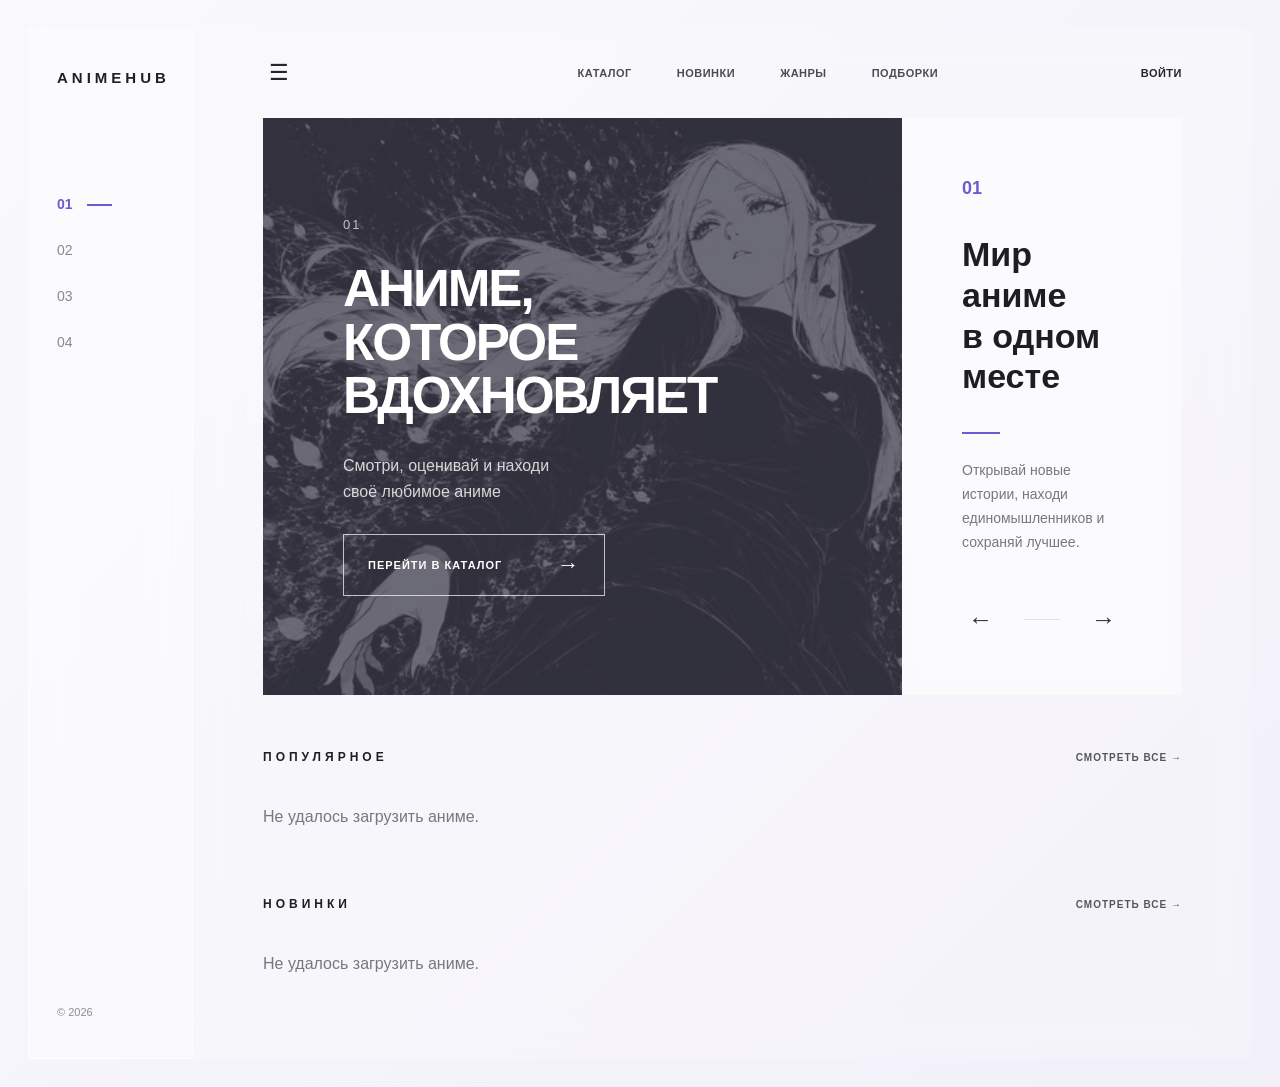
==== frontend/pages/index.html @ af554c64 "Update main page layout and styles" ====
<!DOCTYPE html>
<html lang="ru">

<head>
    <meta charset="UTF-8">

    <meta
        name="viewport"
        content="width=device-width, initial-scale=1.0"
    >

    <title>AnimeHub</title>

    <link
        rel="stylesheet"
        href="../css/base.css"
    >

    <link
        rel="stylesheet"
        href="../css/layout.css"
    >

    <link
        rel="stylesheet"
        href="../css/components.css"
    >

    <link
        rel="stylesheet"
        href="../css/style.css"
    >
</head>

<body>

    <div class="app-wrapper">

        <!-- Левая панель -->

        <aside class="sidebar">

            <a
                href="index.html"
                class="logo"
            >
                ANIMEHUB
            </a>

            <nav class="sidebar-nav">

                <a
                    href="index.html"
                    class="sidebar-link active"
                >
                    01
                </a>

                <a
                    href="catalog.html"
                    class="sidebar-link"
                >
                    02
                </a>

                <a
                    href="reviews.html"
                    class="sidebar-link"
                >
                    03
                </a>

                <a
                    href="bookmarks.html"
                    class="sidebar-link"
                >
                    04
                </a>

            </nav>

            <div class="sidebar-bottom">

                <span>© 2026</span>

            </div>

        </aside>


        <!-- Основная часть -->

        <main class="main-content">

            <!-- Верхнее меню -->

            <header class="header">

                <button
                    class="menu-button"
                    type="button"
                >
                    ☰
                </button>

                <nav class="top-navigation">

                    <a href="catalog.html">
                        КАТАЛОГ
                    </a>

                    <a href="catalog.html">
                        НОВИНКИ
                    </a>

                    <a href="catalog.html">
                        ЖАНРЫ
                    </a>

                    <a href="catalog.html">
                        ПОДБОРКИ
                    </a>

                </nav>

                <div class="header-actions">

                    <a
                        href="login.html"
                        class="login-link"
                    >
                        ВОЙТИ
                    </a>

                </div>

            </header>


            <!-- Hero-блок -->

            <section class="hero">

                <div class="hero-image">

                    <div class="hero-overlay">

                        <div class="hero-content">

                            <span class="hero-number">
                                01
                            </span>

                            <h1>
                                АНИМЕ,<br>
                                КОТОРОЕ<br>
                                ВДОХНОВЛЯЕТ
                            </h1>

                            <p>
                                Смотри, оценивай и находи<br>
                                своё любимое аниме
                            </p>

                            <a
                                href="catalog.html"
                                class="hero-button"
                            >
                                ПЕРЕЙТИ В КАТАЛОГ
                                <span>→</span>
                            </a>

                        </div>

                    </div>

                </div>


                <!-- Правая часть hero -->

                <div class="hero-info">

                    <span class="hero-info-number">
                        01
                    </span>

                    <h2>
                        Мир аниме<br>
                        в одном месте
                    </h2>

                    <div class="accent-line"></div>

                    <p>
                        Открывай новые истории,
                        находи единомышленников
                        и сохраняй лучшее.
                    </p>

                    <div class="hero-arrows">

                        <button
                            type="button"
                            id="heroPrev"
                        >
                            ←
                        </button>

                        <div class="hero-line"></div>

                        <button
                            type="button"
                            id="heroNext"
                        >
                            →
                        </button>

                    </div>

                </div>

            </section>


            <!-- Популярное -->

            <section class="anime-section">

                <div class="section-header">

                    <h2>
                        ПОПУЛЯРНОЕ
                    </h2>

                    <a
                        href="catalog.html"
                        class="see-all-btn"
                    >
                        СМОТРЕТЬ ВСЕ →
                    </a>

                </div>

                <div
                    class="anime-grid"
                    id="popularAnime"
                >
                    <p class="empty-text">
                        Загрузка...
                    </p>
                </div>

            </section>


            <!-- Новинки -->

            <section class="anime-section">

                <div class="section-header">

                    <h2>
                        НОВИНКИ
                    </h2>

                    <a
                        href="catalog.html"
                        class="see-all-btn"
                    >
                        СМОТРЕТЬ ВСЕ →
                    </a>

                </div>

                <div
                    class="anime-grid"
                    id="newAnime"
                >
                    <p class="empty-text">
                        Загрузка...
                    </p>
                </div>

            </section>

        </main>

    </div>


    <script src="../js/app.js"></script>

</body>

</html>
---- frontend/css/style.css ----
/* =========================
   ГЛАВНАЯ СТРАНИЦА
========================= */

* {
    box-sizing: border-box;
}

body {
    margin: 0;

    font-family:
        Arial,
        Helvetica,
        sans-serif;

    background:
        linear-gradient(
            135deg,
            rgba(245, 245, 250, 0.9),
            rgba(225, 220, 240, 0.7)
        );

    color: #1d1d24;
}


/* =========================
   ОСНОВНОЙ КОНТЕЙНЕР
========================= */

.app-wrapper {
    display: flex;

    min-height: 100vh;

    padding: 28px;

    background:
        rgba(255, 255, 255, 0.35);
}


/* =========================
   ЛЕВАЯ ПАНЕЛЬ
========================= */

.sidebar {
    width: 165px;

    display: flex;
    flex-direction: column;

    padding: 40px 28px;

    background:
        rgba(255, 255, 255, 0.42);

    border:
        1px solid rgba(255, 255, 255, 0.5);

    backdrop-filter:
        blur(20px);
}


.logo {
    text-decoration: none;

    color: #202027;

    font-size: 15px;

    font-weight: 700;

    letter-spacing: 4px;
}


.sidebar-nav {
    display: flex;
    flex-direction: column;

    gap: 30px;

    margin-top: 110px;
}


.sidebar-link {
    position: relative;

    text-decoration: none;

    color: #888893;

    font-size: 14px;

    transition:
        0.2s ease;
}


.sidebar-link:hover {
    color: #6d5bd0;
}


.sidebar-link.active {
    color: #6d5bd0;

    font-weight: 600;
}


.sidebar-link.active::after {
    content: "";

    position: absolute;

    width: 25px;
    height: 2px;

    left: 30px;
    top: 8px;

    background: #6d5bd0;
}


.sidebar-bottom {
    margin-top: auto;

    font-size: 11px;

    color: #8c8c96;
}


/* =========================
   ОСНОВНОЙ КОНТЕНТ
========================= */

.main-content {
    flex: 1;

    min-width: 0;

    padding:
        0 70px 70px;

    background:
        rgba(255, 255, 255, 0.2);

    backdrop-filter:
        blur(20px);
}


/* =========================
   HEADER
========================= */

.header {
    height: 90px;

    display: flex;

    align-items: center;

    justify-content: space-between;
}


.menu-button {
    border: none;

    background: transparent;

    font-size: 22px;

    cursor: pointer;

    color: #252530;
}


.top-navigation {
    display: flex;

    gap: 45px;

    margin-left: 80px;
}


.top-navigation a {
    text-decoration: none;

    color: #4b4b55;

    font-size: 11px;

    font-weight: 600;

    letter-spacing: 0.5px;

    transition:
        0.2s ease;
}


.top-navigation a:hover {
    color: #6d5bd0;
}


.header-actions {
    display: flex;

    align-items: center;
}


.login-link {
    text-decoration: none;

    color: #252530;

    font-size: 11px;

    font-weight: 600;

    letter-spacing: 0.5px;
}


/* =========================
   HERO
========================= */

.hero {
    display: grid;

    grid-template-columns:
        minmax(0, 3fr)
        minmax(280px, 1.1fr);

    min-height: 440px;
}


/* =========================
   ФОНОВАЯ ЧАСТЬ HERO
========================= */

.hero-image {
    position: relative;

    overflow: hidden;

    min-height: 100%;

    background:
        rgba(18, 16, 35, 0.8);
}


/* САМА КАРТИНКА */

.hero-image::before {
    content: "";

    position: absolute;

    inset: 0;

    background-image:
        url("../images/hero1.jpg");

    background-size: cover;

    background-position: center;

    opacity: 0.25;
}


/* ДОПОЛНИТЕЛЬНОЕ ЗАТЕМНЕНИЕ */




/* КОНТЕНТ ПОВЕРХ КАРТИНКИ */

.hero-overlay {
    position: relative;

    z-index: 1;

    width: 100%;
    height: 100%;

    display: flex;

    align-items: center;

    padding: 70px 80px;
}


.hero-content {
    color: white;
}


.hero-number {
    display: block;

    margin-bottom: 30px;

    color:
        rgba(255, 255, 255, 0.7);

    font-size: 13px;

    letter-spacing: 2px;
}


.hero-content h1 {
    margin: 0;

    font-size:
        clamp(42px, 4vw, 68px);

    line-height: 1.05;

    font-weight: 600;

    letter-spacing: -2px;
}


.hero-content p {
    margin:
        30px 0;

    font-size: 16px;

    line-height: 1.6;

    color:
        rgba(255, 255, 255, 0.8);
}


/* КНОПКА */

.hero-button {
    display: inline-flex;

    align-items: center;

    gap: 55px;

    padding:
        17px 24px;

    border:
        1px solid rgba(255, 255, 255, 0.7);

    color: white;

    text-decoration: none;

    font-size: 11px;

    font-weight: 600;

    letter-spacing: 1px;

    transition:
        0.25s ease;
}


.hero-button:hover {
    background:
        rgba(255, 255, 255, 0.15);
}


.hero-button span {
    font-size: 22px;

    font-weight: 300;
}


/* =========================
   HERO INFO
========================= */

.hero-info {
    display: flex;

    flex-direction: column;

    justify-content: center;

    padding: 60px;

    background:
        rgba(255, 255, 255, 0.38);

    backdrop-filter:
        blur(15px);
}


.hero-info-number {
    color: #6d5bd0;

    font-size: 18px;

    font-weight: 600;

    margin-bottom: 35px;
}


.hero-info h2 {
    margin: 0;

    font-size: 34px;

    line-height: 1.2;

    font-weight: 600;
}


.accent-line {
    width: 38px;

    height: 2px;

    margin:
        35px 0 25px;

    background: #6d5bd0;
}


.hero-info p {
    max-width: 260px;

    margin: 0;

    color: #777782;

    font-size: 14px;

    line-height: 1.7;
}


/* =========================
   СТРЕЛКИ HERO
========================= */

.hero-arrows {
    display: flex;

    align-items: center;

    gap: 25px;

    margin-top: auto;

    padding-top: 50px;
}


.hero-arrows button {
    border: none;

    background: transparent;

    font-size: 25px;

    cursor: pointer;

    color: #33333c;

    transition:
        0.2s ease;
}


.hero-arrows button:hover {
    color: #6d5bd0;
}


.hero-line {
    flex: 1;

    height: 1px;

    background:
        rgba(0, 0, 0, 0.1);
}


/* =========================
   СЕКЦИИ АНИМЕ
========================= */

.anime-section {
    margin-top: 55px;
}


.section-header {
    display: flex;

    justify-content: space-between;

    align-items: center;

    margin-bottom: 28px;
}


.section-header h2 {
    margin: 0;

    font-size: 12px;

    letter-spacing: 4px;

    font-weight: 600;
}


.see-all-btn {
    text-decoration: none;

    color: #555560;

    font-size: 10px;

    font-weight: 600;

    letter-spacing: 1px;

    transition:
        0.2s ease;
}


.see-all-btn:hover {
    color: #6d5bd0;
}


/* =========================
   КАРТОЧКИ АНИМЕ
========================= */

.anime-grid {
    display: grid;

    grid-template-columns:
        repeat(
            auto-fit,
            minmax(145px, 1fr)
        );

    gap: 30px;
}


.anime-card-link {
    text-decoration: none;

    color: inherit;
}


.anime-card {
    transition:
        transform 0.25s ease;
}


.anime-card:hover {
    transform:
        translateY(-6px);
}


.anime-card img {
    width: 100%;

    aspect-ratio:
        2 / 3;

    object-fit: cover;

    display: block;

    border-radius: 3px;

    background: #e5e5e5;
}


.anime-card-content {
    padding-top: 13px;
}


.anime-card h3 {
    margin: 0;

    font-size: 14px;

    font-weight: 600;

    line-height: 1.4;

    color: #2a2a33;
}


.anime-original-title {
    display: none;
}


.anime-card-rating {
    margin: 7px 0 0;

    font-size: 12px;

    color: #6d5bd0;
}


.empty-text {
    color: #777782;
}


/* =========================
   ОБНОВЛЁННЫЕ КАРТОЧКИ
========================= */

.anime-poster {
    position: relative;

    width: 100%;

    aspect-ratio: 2 / 3;

    overflow: hidden;

    background: #e8e8e8;
}


.anime-poster img {
    width: 100%;
    height: 100%;

    object-fit: cover;

    display: block;

    transition:
        transform 0.35s ease;
}


.anime-card:hover .anime-poster img {
    transform:
        scale(1.04);
}


.anime-rating {
    position: absolute;

    top: 10px;
    left: 10px;

    padding:
        5px 8px;

    background:
        rgba(255, 255, 255, 0.9);

    color: #4d456f;

    font-size: 11px;

    font-weight: 600;

    border-radius: 2px;
}


.anime-card-content {
    padding-top: 12px;
}


.anime-card h3 {
    margin: 0;

    font-size: 14px;

    font-weight: 600;

    color: #292932;

    white-space: nowrap;

    overflow: hidden;

    text-overflow: ellipsis;
}


.anime-year {
    margin:
        7px 0 0;

    font-size: 11px;

    color: #888894;
}


/* =========================
   АДАПТАЦИЯ
========================= */

@media (
    max-width: 1100px
) {

    .main-content {
        padding:
            0 35px 50px;
    }

    .hero-overlay {
        padding: 50px;
    }

    .hero-info {
        padding: 40px;
    }

    .top-navigation {
        gap: 25px;

        margin-left: 30px;
    }

}


@media (
    max-width: 850px
) {

    .app-wrapper {
        padding: 0;
    }

    .sidebar {
        display: none;
    }

    .main-content {
        padding:
            0 25px 50px;
    }

    .top-navigation {
        display: none;
    }

    .hero {
        grid-template-columns: 1fr;
    }

    .hero-info {
        min-height: 300px;
    }

}


@media (
    max-width: 550px
) {

    .header {
        height: 70px;
    }

    .hero-overlay {
        padding: 40px 25px;
    }

    .hero-content h1 {
        font-size: 42px;
    }

    .anime-grid {
        grid-template-columns:
            repeat(2, 1fr);

        gap: 18px;
    }

    .hero-info {
        padding: 35px 25px;
    }

}

.poster-placeholder {
    width: 100%;
    height: 100%;

    display: flex;

    align-items: center;
    justify-content: center;

    padding: 20px;

    background:
        rgba(0, 0, 0, 0.08);

    color: #777782;

    font-size: 12px;

    text-align: center;
}
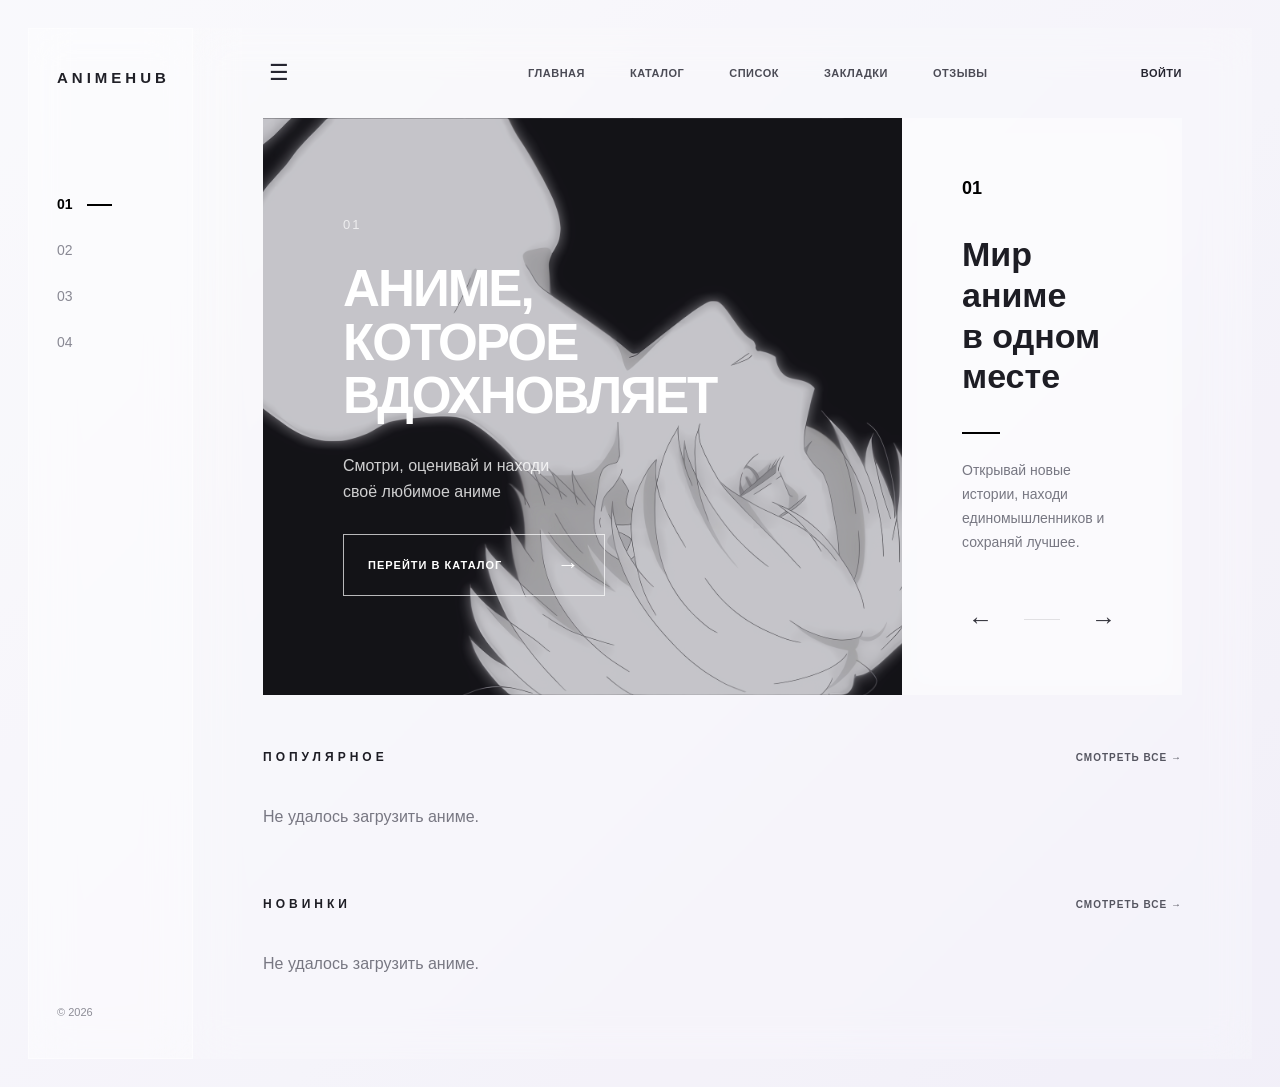
==== commit 07ec6881: "Update home page design" ====
--- a/frontend/pages/index.html
+++ b/frontend/pages/index.html
@@ -105,20 +105,24 @@
 
                 <nav class="top-navigation">
 
+                    <a href="index.html">
+                        ГЛАВНАЯ
+                    </a>
+
                     <a href="catalog.html">
                         КАТАЛОГ
                     </a>
 
-                    <a href="catalog.html">
-                        НОВИНКИ
-                    </a>
-
-                    <a href="catalog.html">
-                        ЖАНРЫ
-                    </a>
-
-                    <a href="catalog.html">
-                        ПОДБОРКИ
+                    <a href="list.html">
+                        СПИСОК
+                    </a>
+
+                    <a href="bookmarks.html">
+                        ЗАКЛАДКИ
+                    </a>
+
+                    <a href="reviews.html">
+                        ОТЗЫВЫ
                     </a>
 
                 </nav>
--- a/frontend/css/style.css
+++ b/frontend/css/style.css
@@ -102,12 +102,12 @@
 
 
 .sidebar-link:hover {
-    color: #6d5bd0;
+    color: #000000;
 }
 
 
 .sidebar-link.active {
-    color: #6d5bd0;
+    color: #000000;
 
     font-weight: 600;
 }
@@ -124,7 +124,7 @@
     left: 30px;
     top: 8px;
 
-    background: #6d5bd0;
+    background: #000000;
 }
 
 
@@ -211,7 +211,7 @@
 
 
 .top-navigation a:hover {
-    color: #6d5bd0;
+    color: #000000;
 }
 
 
@@ -282,7 +282,7 @@
 
     background-position: center;
 
-    opacity: 0.25;
+    opacity: 0.70;
 }
 
 
@@ -420,7 +420,7 @@
 
 
 .hero-info-number {
-    color: #6d5bd0;
+    color: #000000;
 
     font-size: 18px;
 
@@ -449,7 +449,7 @@
     margin:
         35px 0 25px;
 
-    background: #6d5bd0;
+    background: #000000;
 }
 
 
@@ -500,7 +500,7 @@
 
 
 .hero-arrows button:hover {
-    color: #6d5bd0;
+    color: #000000;
 }
 
 
@@ -562,7 +562,8 @@
 
 
 .see-all-btn:hover {
-    color: #6d5bd0;
+    color:  #000000
+    ;
 }
 
 
@@ -646,7 +647,7 @@
 
     font-size: 12px;
 
-    color: #6d5bd0;
+    color: #000000;
 }
 
 
@@ -855,4 +856,1353 @@
     font-size: 12px;
 
     text-align: center;
+}
+
+/* =========================
+   СТРАНИЦА КАТАЛОГА
+========================= */
+
+.catalog-page {
+    padding-top: 35px;
+}
+
+
+.catalog-top {
+    display: flex;
+
+    justify-content: space-between;
+
+    align-items: flex-start;
+
+    gap: 40px;
+
+    margin-bottom: 28px;
+}
+
+
+.catalog-top h1 {
+    margin: 0 0 15px;
+
+    font-size: 44px;
+
+    font-weight: 600;
+
+    letter-spacing: 1px;
+
+    color: #17171c;
+}
+
+
+.catalog-top p {
+    margin: 0 0 8px;
+
+    color: #74747d;
+
+    font-size: 14px;
+}
+
+
+/* =========================
+   ПОИСК
+========================= */
+
+.catalog-search {
+    width: 290px;
+}
+
+
+.catalog-search input {
+    width: 100%;
+
+    padding:
+        16px 18px;
+
+    border:
+        1px solid #dddddf;
+
+    background:
+        rgba(255, 255, 255, 0.45);
+
+    color: #222229;
+
+    font-size: 13px;
+
+    outline: none;
+}
+
+
+.catalog-search input:focus {
+    border-color: #222222;
+}
+
+
+/* =========================
+   ФИЛЬТРЫ
+========================= */
+
+.catalog-filters {
+    display: flex;
+
+    justify-content: flex-end;
+
+    gap: 16px;
+
+    margin-bottom: 30px;
+}
+
+
+.catalog-filters select {
+    min-width: 120px;
+
+    padding:
+        15px 18px;
+
+    border:
+        1px solid #dddddf;
+
+    background:
+        rgba(255, 255, 255, 0.4);
+
+    color: #303037;
+
+    font-size: 11px;
+
+    font-weight: 600;
+
+    letter-spacing: 0.5px;
+
+    cursor: pointer;
+
+    outline: none;
+}
+
+
+#sortFilter {
+    min-width: 260px;
+}
+
+
+/* =========================
+   СЕТКА КАТАЛОГА
+========================= */
+
+.catalog-grid {
+    display: grid;
+
+    grid-template-columns:
+        repeat(
+            5,
+            minmax(150px, 1fr)
+        );
+
+    gap: 25px;
+
+    margin-top: 20px;
+}
+
+
+/* =========================
+   КАРТОЧКА КАТАЛОГА
+========================= */
+
+.catalog-grid .anime-card {
+    position: relative;
+
+    height: 315px;
+
+    overflow: hidden;
+
+    border-radius: 6px;
+
+    background: #222;
+}
+
+
+.catalog-grid .anime-poster {
+    width: 100%;
+    height: 100%;
+
+    aspect-ratio: auto;
+}
+
+
+.catalog-grid .anime-poster::after {
+    content: "";
+
+    position: absolute;
+
+    inset: 0;
+
+    background:
+        linear-gradient(
+            to top,
+            rgba(0, 0, 0, 0.85),
+            rgba(0, 0, 0, 0.05) 60%
+        );
+}
+
+
+.catalog-grid .anime-poster img {
+    width: 100%;
+    height: 100%;
+
+    object-fit: cover;
+}
+
+
+.catalog-grid .anime-card-content {
+    position: absolute;
+
+    z-index: 2;
+
+    left: 15px;
+    right: 15px;
+    bottom: 15px;
+
+    padding: 0;
+}
+
+
+.catalog-grid .anime-card h3 {
+    color: white;
+
+    font-size: 16px;
+
+    white-space: normal;
+
+    margin-bottom: 8px;
+}
+
+
+.catalog-grid .anime-year {
+    color:
+        rgba(255, 255, 255, 0.75);
+
+    font-size: 11px;
+}
+
+
+.catalog-grid .anime-rating {
+    z-index: 3;
+
+    background:
+        rgba(255, 255, 255, 0.92);
+
+    color: #222;
+
+    border-radius: 4px;
+}
+
+
+/* =========================
+   ПАГИНАЦИЯ
+========================= */
+
+.pagination {
+    display: flex;
+
+    justify-content: center;
+
+    align-items: center;
+
+    gap: 20px;
+
+    margin-top: 30px;
+}
+
+
+.pagination button {
+    border: none;
+
+    background: transparent;
+
+    color: #25252c;
+
+    font-size: 20px;
+
+    cursor: pointer;
+}
+
+
+.pagination-pages {
+    display: flex;
+
+    gap: 10px;
+}
+
+
+.pagination-pages button {
+    width: 42px;
+    height: 42px;
+
+    font-size: 14px;
+
+    border:
+        1px solid transparent;
+
+    background: transparent;
+}
+
+
+.pagination-pages button.active {
+    background: #111;
+
+    color: white;
+
+    border-radius: 4px;
+}
+
+
+/* =========================
+   АДАПТАЦИЯ
+========================= */
+
+@media (
+    max-width: 1200px
+) {
+
+    .catalog-grid {
+        grid-template-columns:
+            repeat(4, 1fr);
+    }
+
+}
+
+
+@media (
+    max-width: 900px
+) {
+
+    .catalog-top {
+        flex-direction: column;
+    }
+
+
+    .catalog-search {
+        width: 100%;
+    }
+
+
+    .catalog-filters {
+        flex-wrap: wrap;
+
+        justify-content: flex-start;
+    }
+
+
+    .catalog-grid {
+        grid-template-columns:
+            repeat(3, 1fr);
+    }
+
+}
+
+
+@media (
+    max-width: 600px
+) {
+
+    .catalog-grid {
+        grid-template-columns:
+            repeat(2, 1fr);
+    }
+
+
+    .catalog-top h1 {
+        font-size: 36px;
+    }
+
+
+    #sortFilter {
+        min-width: 100%;
+    }
+
+}
+
+/* =========================
+   МОЙ СПИСОК
+========================= */
+
+.my-list-page {
+    padding-top: 35px;
+}
+
+
+/* =========================
+   ВЕРХНЯЯ ЧАСТЬ
+========================= */
+
+.list-top {
+    display: flex;
+
+    justify-content: space-between;
+
+    align-items: flex-start;
+
+    gap: 40px;
+
+    margin-bottom: 25px;
+}
+
+
+.list-title h1 {
+    margin: 0 0 15px;
+
+    font-size: 44px;
+
+    font-weight: 600;
+
+    letter-spacing: 1px;
+
+    color: #17171c;
+}
+
+
+.list-title p {
+    margin: 0 0 8px;
+
+    color: #74747d;
+
+    font-size: 14px;
+}
+
+
+/* =========================
+   ПОИСК
+========================= */
+
+.list-search {
+    width: 330px;
+}
+
+
+.list-search input {
+    width: 100%;
+
+    padding:
+        16px 18px;
+
+    border:
+        1px solid #dddddf;
+
+    background:
+        rgba(255, 255, 255, 0.4);
+
+    color: #222229;
+
+    font-size: 13px;
+
+    outline: none;
+}
+
+
+.list-search input:focus {
+    border-color: #111;
+}
+
+
+/* =========================
+   ФИЛЬТРЫ
+========================= */
+
+.list-controls {
+    display: flex;
+
+    justify-content: space-between;
+
+    align-items: center;
+
+    gap: 25px;
+
+    margin-bottom: 25px;
+}
+
+
+.status-tabs {
+    display: flex;
+
+    flex-wrap: wrap;
+
+    gap: 15px;
+}
+
+
+.status-tab {
+    padding:
+        11px 18px;
+
+    border:
+        1px solid #dddddf;
+
+    background:
+        rgba(255, 255, 255, 0.25);
+
+    color: #45454d;
+
+    font-size: 10px;
+
+    font-weight: 600;
+
+    letter-spacing: 0.5px;
+
+    cursor: pointer;
+
+    transition:
+        0.2s ease;
+}
+
+
+.status-tab:hover {
+    border-color: #111;
+
+    color: #111;
+}
+
+
+.status-tab.active {
+    background: #15151a;
+
+    border-color: #15151a;
+
+    color: white;
+}
+
+
+#listSort {
+    min-width: 230px;
+
+    padding:
+        12px 18px;
+
+    border:
+        1px solid #dddddf;
+
+    background:
+        rgba(255, 255, 255, 0.35);
+
+    color: #303037;
+
+    font-size: 10px;
+
+    font-weight: 600;
+
+    letter-spacing: 0.5px;
+
+    outline: none;
+
+    cursor: pointer;
+}
+
+
+/* =========================
+   СПИСОК АНИМЕ
+========================= */
+
+.anime-list {
+    display: flex;
+
+    flex-direction: column;
+
+    gap: 8px;
+}
+
+
+.list-anime-card {
+    display: grid;
+
+    grid-template-columns:
+        230px
+        minmax(240px, 1fr)
+        250px
+        180px
+        110px;
+
+    align-items: center;
+
+    min-height: 120px;
+
+    background:
+        rgba(255, 255, 255, 0.32);
+
+    border:
+        1px solid
+        rgba(220, 220, 225, 0.7);
+
+    overflow: hidden;
+}
+
+
+/* =========================
+   ПОСТЕР
+========================= */
+
+.list-anime-image {
+    width: 100%;
+
+    height: 120px;
+
+    background: #e5e5e5;
+}
+
+
+.list-anime-image img {
+    width: 100%;
+    height: 100%;
+
+    display: block;
+
+    object-fit: cover;
+}
+
+
+/* =========================
+   ИНФОРМАЦИЯ
+========================= */
+
+.list-anime-info {
+    padding:
+        20px 22px;
+}
+
+
+.list-anime-info h3 {
+    margin: 0 0 8px;
+
+    color: #292932;
+
+    font-size: 17px;
+
+    font-weight: 600;
+}
+
+
+.list-anime-genres {
+    margin: 0 0 8px;
+
+    color: #777782;
+
+    font-size: 12px;
+}
+
+
+.list-anime-meta {
+    margin: 0 0 8px;
+
+    color: #8b8b95;
+
+    font-size: 11px;
+}
+
+
+.list-anime-rating {
+    display: inline-block;
+
+    padding:
+        4px 8px;
+
+    border:
+        1px solid #dedee3;
+
+    color: #33333c;
+
+    font-size: 11px;
+}
+
+
+/* =========================
+   СТАТУС
+========================= */
+
+.list-anime-progress {
+    padding:
+        20px;
+}
+
+
+.list-status {
+    display: flex;
+
+    align-items: center;
+
+    gap: 7px;
+
+    margin-bottom: 15px;
+
+    color: #404048;
+
+    font-size: 10px;
+
+    font-weight: 600;
+
+    letter-spacing: 0.5px;
+}
+
+
+.list-status-dot {
+    width: 6px;
+    height: 6px;
+
+    border-radius: 50%;
+
+    background: #15151a;
+}
+
+
+.progress-info {
+    display: flex;
+
+    justify-content: space-between;
+
+    margin-bottom: 8px;
+
+    color: #55555e;
+
+    font-size: 11px;
+}
+
+
+.progress-bar {
+    width: 100%;
+
+    height: 3px;
+
+    background: #dddddf;
+}
+
+
+.progress-fill {
+    height: 100%;
+
+    background: #15151a;
+}
+
+
+/* =========================
+   ДЕЙСТВИЯ
+========================= */
+
+.list-anime-actions {
+    display: flex;
+
+    justify-content: center;
+
+    padding: 15px;
+}
+
+
+.watch-button {
+    padding:
+        12px 18px;
+
+    border:
+        1px solid #d9d9df;
+
+    background:
+        rgba(255, 255, 255, 0.3);
+
+    color: #303038;
+
+    font-size: 10px;
+
+    font-weight: 600;
+
+    letter-spacing: 0.5px;
+
+    cursor: pointer;
+
+    white-space: nowrap;
+
+    transition:
+        0.2s ease;
+}
+
+
+.watch-button:hover {
+    background: #15151a;
+
+    color: white;
+
+    border-color: #15151a;
+}
+
+
+.list-bookmark-button {
+    width: 42px;
+    height: 42px;
+
+    border:
+        1px solid #dedee3;
+
+    background:
+        rgba(255, 255, 255, 0.25);
+
+    color: #333;
+
+    font-size: 18px;
+
+    cursor: pointer;
+}
+
+
+/* =========================
+   ДОПОЛНИТЕЛЬНОЕ МЕНЮ
+========================= */
+
+.list-more {
+    border: none;
+
+    background: transparent;
+
+    color: #333;
+
+    font-size: 20px;
+
+    cursor: pointer;
+}
+
+
+/* =========================
+   ПУСТОЙ СПИСОК
+========================= */
+
+.list-empty {
+    padding:
+        60px 20px;
+
+    text-align: center;
+
+    color: #777782;
+}
+
+
+/* =========================
+   АДАПТАЦИЯ
+========================= */
+
+@media (
+    max-width: 1200px
+) {
+
+    .list-anime-card {
+        grid-template-columns:
+            180px
+            1fr
+            220px
+            160px
+            70px;
+    }
+
+
+    .list-anime-image {
+        height: 120px;
+    }
+
+}
+
+
+@media (
+    max-width: 950px
+) {
+
+    .list-top {
+        flex-direction: column;
+    }
+
+
+    .list-search {
+        width: 100%;
+    }
+
+
+    .list-controls {
+        flex-direction: column;
+
+        align-items: flex-start;
+    }
+
+
+    .list-anime-card {
+        grid-template-columns:
+            180px
+            1fr;
+    }
+
+
+    .list-anime-progress,
+    .list-anime-actions {
+        border-top:
+            1px solid #e3e3e7;
+    }
+
+}
+
+
+@media (
+    max-width: 600px
+) {
+
+    .list-title h1 {
+        font-size: 34px;
+    }
+
+
+    .list-anime-card {
+        display: block;
+    }
+
+
+    .list-anime-image {
+        height: 220px;
+    }
+
+
+    .status-tabs {
+        gap: 8px;
+    }
+
+}
+
+/* =========================
+   СТРАНИЦА ЗАКЛАДОК
+========================= */
+
+.bookmarks-intro {
+    display: flex;
+
+    justify-content: space-between;
+
+    align-items: flex-start;
+
+    padding-top: 35px;
+
+    margin-bottom: 20px;
+}
+
+
+.bookmarks-intro h1 {
+    margin: 0 0 14px;
+
+    font-size: 42px;
+
+    font-weight: 700;
+
+    letter-spacing: -1px;
+}
+
+
+.bookmarks-intro p {
+    margin: 0;
+
+    color: #777782;
+
+    font-size: 15px;
+
+    line-height: 1.7;
+}
+
+
+.bookmarks-search {
+    width: 335px;
+
+    height: 50px;
+
+    display: flex;
+
+    align-items: center;
+
+    gap: 12px;
+
+    padding: 0 18px;
+
+    border:
+        1px solid #dedee4;
+
+    border-radius: 10px;
+
+    background:
+        rgba(255, 255, 255, 0.35);
+}
+
+
+.bookmarks-search span {
+    font-size: 22px;
+}
+
+
+.bookmarks-search input {
+    width: 100%;
+
+    border: none;
+
+    outline: none;
+
+    background: transparent;
+
+    font-size: 14px;
+
+    color: #333;
+}
+
+
+.bookmarks-search input::placeholder {
+    color: #8b8b95;
+}
+
+
+/* =========================
+   ФИЛЬТРЫ ЗАКЛАДОК
+========================= */
+
+.bookmarks-controls {
+    display: flex;
+
+    justify-content: space-between;
+
+    align-items: center;
+
+    margin-bottom: 30px;
+}
+
+
+.bookmark-filters {
+    display: flex;
+
+    gap: 14px;
+
+    flex-wrap: wrap;
+}
+
+
+.bookmark-filter {
+    padding:
+        12px 22px;
+
+    border:
+        1px solid #dedee4;
+
+    border-radius: 7px;
+
+    background:
+        rgba(255, 255, 255, 0.25);
+
+    color: #454550;
+
+    font-size: 11px;
+
+    font-weight: 600;
+
+    cursor: pointer;
+
+    transition:
+        0.2s ease;
+}
+
+
+.bookmark-filter:hover {
+    border-color: #1d1d24;
+}
+
+
+.bookmark-filter.active {
+    background: #1d1d24;
+
+    color: white;
+
+    border-color: #1d1d24;
+}
+
+
+.bookmark-sort {
+    padding:
+        13px 18px;
+
+    border:
+        1px solid #dedee4;
+
+    border-radius: 8px;
+
+    background:
+        rgba(255, 255, 255, 0.35);
+
+    color: #35353f;
+
+    font-size: 11px;
+
+    font-weight: 600;
+
+    outline: none;
+
+    cursor: pointer;
+}
+
+
+/* =========================
+   СЕТКА ЗАКЛАДОК
+========================= */
+
+.bookmarks-grid {
+    display: grid;
+
+    grid-template-columns:
+        repeat(5, 1fr);
+
+    gap: 24px;
+}
+
+
+/* =========================
+   КАРТОЧКА ЗАКЛАДКИ
+========================= */
+
+.bookmark-card {
+    position: relative;
+
+    overflow: hidden;
+
+    border-radius: 8px;
+
+    background:
+        rgba(255, 255, 255, 0.55);
+
+    border:
+        1px solid rgba(0, 0, 0, 0.04);
+
+    box-shadow:
+        0 10px 30px rgba(0, 0, 0, 0.04);
+
+    transition:
+        transform 0.25s ease;
+}
+
+
+.bookmark-card:hover {
+    transform:
+        translateY(-5px);
+}
+
+
+.bookmark-poster {
+    position: relative;
+
+    width: 100%;
+
+    aspect-ratio: 1.25 / 1;
+
+    overflow: hidden;
+
+    background: #e8e8e8;
+}
+
+
+.bookmark-poster img {
+    width: 100%;
+
+    height: 100%;
+
+    display: block;
+
+    object-fit: cover;
+}
+
+
+.bookmark-icon {
+    position: absolute;
+
+    top: 12px;
+
+    right: 12px;
+
+    width: 34px;
+
+    height: 34px;
+
+    display: flex;
+
+    align-items: center;
+
+    justify-content: center;
+
+    border: none;
+
+    border-radius: 5px;
+
+    background:
+        rgba(255, 255, 255, 0.9);
+
+    color: #1d1d24;
+
+    cursor: pointer;
+
+    font-size: 16px;
+}
+
+
+.bookmark-content {
+    padding: 13px;
+}
+
+
+.bookmark-title {
+    margin: 0 0 8px;
+
+    font-size: 14px;
+
+    line-height: 1.35;
+
+    color: #2a2a33;
+}
+
+
+.bookmark-meta {
+    margin: 0 0 12px;
+
+    color: #777782;
+
+    font-size: 11px;
+}
+
+
+/* =========================
+   СТАТУС
+========================= */
+
+.bookmark-status {
+    display: flex;
+
+    align-items: center;
+
+    gap: 6px;
+
+    margin-bottom: 14px;
+
+    font-size: 10px;
+
+    font-weight: 600;
+
+    color: #555560;
+}
+
+
+.status-dot {
+    width: 6px;
+
+    height: 6px;
+
+    border-radius: 50%;
+}
+
+
+.status-watching {
+    background: #6d5bd0;
+}
+
+
+.status-completed {
+    background: #34885c;
+}
+
+
+.status-planned {
+    background: #4e7fc0;
+}
+
+
+.status-postponed {
+    background: #d88928;
+}
+
+
+/* =========================
+   ПРОГРЕСС
+========================= */
+
+.bookmark-progress-text {
+    margin-bottom: 10px;
+
+    font-size: 11px;
+
+    color: #555560;
+}
+
+
+.bookmark-progress-bar {
+    width: 100%;
+
+    height: 3px;
+
+    overflow: hidden;
+
+    border-radius: 3px;
+
+    background: #e2e2e7;
+}
+
+
+.bookmark-progress {
+    height: 100%;
+
+    border-radius: 3px;
+
+    background: #1d1d24;
+}
+
+
+/* =========================
+   АДАПТАЦИЯ
+========================= */
+
+@media (
+    max-width: 1200px
+) {
+
+    .bookmarks-grid {
+        grid-template-columns:
+            repeat(4, 1fr);
+    }
+
+}
+
+
+@media (
+    max-width: 950px
+) {
+
+    .bookmarks-intro {
+        flex-direction: column;
+
+        gap: 25px;
+    }
+
+
+    .bookmarks-controls {
+        flex-direction: column;
+
+        align-items: flex-start;
+
+        gap: 20px;
+    }
+
+
+    .bookmarks-grid {
+        grid-template-columns:
+            repeat(3, 1fr);
+    }
+
+}
+
+
+@media (
+    max-width: 650px
+) {
+
+    .bookmarks-search {
+        width: 100%;
+    }
+
+
+    .bookmarks-grid {
+        grid-template-columns:
+            repeat(2, 1fr);
+    }
+
 }
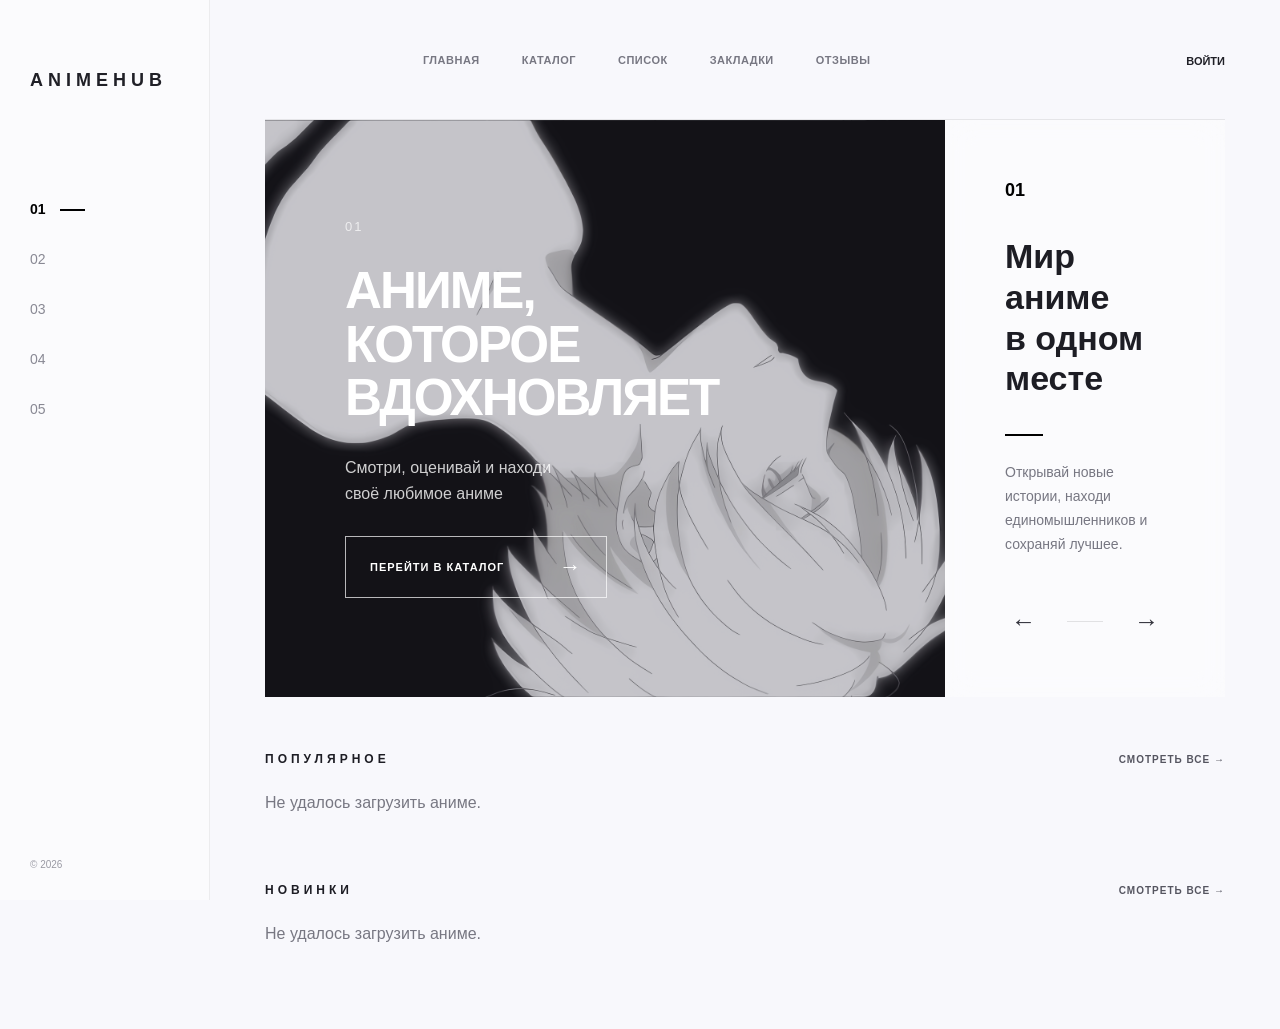
==== commit 0c46ab9d: "feat: add anime and registration pages" ====
--- a/frontend/pages/index.html
+++ b/frontend/pages/index.html
@@ -28,7 +28,7 @@
 
     <link
         rel="stylesheet"
-        href="../css/style.css"
+        href="../css/pages/home.css"
     >
 </head>
 
@@ -49,32 +49,24 @@
 
             <nav class="sidebar-nav">
 
-                <a
-                    href="index.html"
-                    class="sidebar-link active"
-                >
+                <a href="index.html" class="sidebar-link active">
                     01
                 </a>
 
-                <a
-                    href="catalog.html"
-                    class="sidebar-link"
-                >
+                <a href="catalog.html" class="sidebar-link">
                     02
                 </a>
 
-                <a
-                    href="reviews.html"
-                    class="sidebar-link"
-                >
+                <a href="list.html" class="sidebar-link">
                     03
                 </a>
 
-                <a
-                    href="bookmarks.html"
-                    class="sidebar-link"
-                >
+                <a href="bookmarks.html" class="sidebar-link">
                     04
+                </a>
+
+                <a href="reviews.html" class="sidebar-link">
+                    05
                 </a>
 
             </nav>
--- a/frontend/css/base.css
+++ b/frontend/css/base.css
@@ -0,0 +1,69 @@
+:root {
+    --bg-main: #f8f8fc;
+    --text-main: #1d1d24;
+    --text-soft: #777782;
+    --border: #d7d7dc;
+    --white: #ffffff;
+    --black: #1d1d24;
+}
+
+* {
+    box-sizing: border-box;
+}
+
+html {
+    min-height: 100%;
+    scroll-behavior: smooth;
+}
+
+body {
+    min-height: 100vh;
+    margin: 0;
+
+    background: #f8f8fc;
+    color: var(--text-main);
+
+    font-family:
+        Arial,
+        Helvetica,
+        sans-serif;
+}
+
+body,
+button,
+input,
+select,
+textarea {
+    font-family:
+        Arial,
+        Helvetica,
+        sans-serif;
+}
+
+button,
+input,
+select,
+textarea {
+    font: inherit;
+}
+
+button {
+    color: inherit;
+}
+
+img {
+    max-width: 100%;
+}
+
+a {
+    color: inherit;
+}
+
+p {
+    margin-top: 0;
+}
+
+::selection {
+    background: #1d1d24;
+    color: #ffffff;
+}
--- a/frontend/css/layout.css
+++ b/frontend/css/layout.css
@@ -0,0 +1,319 @@
+/* =========================
+   APP LAYOUT
+========================= */
+
+.app-wrapper {
+    display: flex;
+    min-height: 100vh;
+}
+
+
+/* =========================
+   SIDEBAR
+========================= */
+
+.sidebar {
+    position: fixed;
+
+    top: 0;
+    left: 0;
+    bottom: 0;
+
+    width: 210px;
+
+    display: flex;
+    flex-direction: column;
+
+    padding: 70px 30px 30px;
+
+    background: rgba(255, 255, 255, 0.45);
+
+    border-right: 1px solid rgba(0, 0, 0, 0.06);
+
+    z-index: 100;
+}
+
+.logo {
+    display: block;
+
+    color: #202027;
+
+    font-size: 18px;
+    font-weight: 700;
+
+    letter-spacing: 5px;
+
+    text-decoration: none;
+
+    white-space: nowrap;
+}
+
+
+/* =========================
+   SIDEBAR NAVIGATION
+========================= */
+
+.sidebar-nav {
+    display: flex;
+
+    flex-direction: column;
+
+    gap: 34px;
+
+    margin-top: 110px;
+}
+
+.sidebar-link {
+    position: relative;
+
+    display: block;
+
+    width: fit-content;
+
+    color: #888893;
+
+    font-size: 14px;
+
+    text-decoration: none;
+
+    transition: 0.2s ease;
+}
+
+.sidebar-link:hover {
+    color: #000000;
+}
+
+.sidebar-link.active {
+    color: #000000;
+
+    font-weight: 600;
+}
+
+.sidebar-link.active::after {
+    content: "";
+
+    position: absolute;
+
+    width: 25px;
+    height: 2px;
+
+    left: 30px;
+    top: 8px;
+
+    background: #000000;
+}
+
+
+/* =========================
+   SIDEBAR BOTTOM
+========================= */
+
+.sidebar-bottom {
+    margin-top: auto;
+
+    color: #9999a3;
+
+    font-size: 10px;
+}
+
+
+/* =========================
+   MAIN CONTENT
+========================= */
+
+.main-content {
+    width: calc(100% - 210px);
+
+    min-height: 100vh;
+
+    margin-left: 210px;
+
+    padding: 0 55px 70px;
+}
+
+
+/* =========================
+   HEADER
+========================= */
+
+.header {
+    display: flex;
+
+    align-items: center;
+
+    min-height: 120px;
+
+    border-bottom: 1px solid rgba(0, 0, 0, 0.08);
+}
+
+.menu-button {
+    display: none;
+
+    border: none;
+
+    background: transparent;
+
+    color: #22222a;
+
+    font-size: 20px;
+
+    cursor: pointer;
+}
+
+
+/* =========================
+   TOP NAVIGATION
+========================= */
+
+.top-navigation {
+    display: flex;
+
+    align-items: center;
+
+    gap: 42px;
+
+    margin: 0 auto;
+}
+
+.top-navigation a {
+    color: #777782;
+
+    font-size: 11px;
+
+    font-weight: 600;
+
+    letter-spacing: 0.5px;
+
+    text-decoration: none;
+
+    transition: 0.2s ease;
+}
+
+.top-navigation a:hover {
+    color: #000000;
+}
+
+.top-navigation a.nav-active {
+    color: #000000;
+}
+
+
+/* =========================
+   HEADER ACTIONS
+========================= */
+
+.header-actions {
+    margin-left: auto;
+}
+
+.login-link {
+    color: #202027;
+
+    font-size: 11px;
+
+    font-weight: 600;
+
+    text-decoration: none;
+
+    transition: 0.2s ease;
+}
+
+.login-link:hover {
+    color: #777782;
+}
+
+
+/* =========================
+   RESPONSIVE
+========================= */
+
+@media (max-width: 1100px) {
+
+    .sidebar {
+        width: 170px;
+
+        padding-left: 25px;
+        padding-right: 25px;
+    }
+
+    .main-content {
+        width: calc(100% - 170px);
+
+        margin-left: 170px;
+
+        padding-left: 35px;
+        padding-right: 35px;
+    }
+
+    .top-navigation {
+        gap: 25px;
+    }
+
+}
+
+
+@media (max-width: 850px) {
+
+    .sidebar {
+        width: 85px;
+
+        padding: 70px 20px 30px;
+    }
+
+    .logo {
+        font-size: 11px;
+
+        letter-spacing: 2px;
+    }
+
+    .main-content {
+        width: calc(100% - 85px);
+
+        margin-left: 85px;
+
+        padding-left: 25px;
+        padding-right: 25px;
+    }
+
+    .top-navigation {
+        gap: 20px;
+    }
+
+    .top-navigation a {
+        font-size: 9px;
+    }
+
+}
+
+
+@media (max-width: 650px) {
+
+    .sidebar {
+        width: 70px;
+
+        padding-left: 15px;
+        padding-right: 15px;
+    }
+
+    .main-content {
+        width: calc(100% - 70px);
+
+        margin-left: 70px;
+
+        padding-left: 18px;
+        padding-right: 18px;
+    }
+
+    .top-navigation {
+        gap: 12px;
+    }
+
+    .top-navigation a {
+        font-size: 8px;
+    }
+
+    .login-link {
+        font-size: 9px;
+    }
+
+}
--- a/frontend/css/components.css
+++ b/frontend/css/components.css
@@ -0,0 +1,147 @@
+.primary-btn,
+.secondary-btn {
+
+    display: inline-flex;
+
+    align-items: center;
+    justify-content: center;
+
+    padding: 10px 20px;
+
+    border: 1px solid #d7d7dc;
+
+    border-radius: 0;
+
+    background: transparent;
+
+    color: #1d1d24;
+
+    font-family:
+        Arial,
+        Helvetica,
+        sans-serif;
+
+    font-size: 13px;
+
+    font-weight: 600;
+
+    text-decoration: none;
+
+    cursor: pointer;
+
+    transition: 0.2s ease;
+}
+
+
+.primary-btn:hover,
+.secondary-btn:hover {
+
+    background: #1d1d24;
+
+    color: #ffffff;
+
+    border-color: #1d1d24;
+}
+
+
+.wide-btn {
+    width: 100%;
+}
+
+.error-text {
+    color: #b33a3a;
+}
+
+
+.empty-state {
+
+    grid-column: 1 / -1;
+
+    padding: 40px;
+
+    text-align: center;
+}
+
+
+.empty-state h2 {
+    margin-bottom: 12px;
+}
+
+
+.empty-state p {
+
+    margin-bottom: 20px;
+
+    color: #777782;
+}
+
+.list-action {
+
+    display: flex;
+
+    align-items: center;
+
+    gap: 12px;
+
+    flex-wrap: wrap;
+}
+
+.sort-box {
+
+    display: flex;
+
+    align-items: center;
+
+    gap: 12px;
+}
+
+
+.sort-box span {
+
+    color: #303038;
+
+    font-size: 13px;
+
+    font-weight: 600;
+}
+
+
+.sort-box select {
+
+    box-sizing: border-box;
+
+    height: 40px;
+
+    min-width: 300px;
+
+    padding: 0 20px;
+
+    border: 1px solid #d7d7dc;
+
+    border-radius: 0;
+
+    background: rgba(255, 255, 255, 0.35);
+
+    color: #303038;
+
+    font-family:
+        Arial,
+        Helvetica,
+        sans-serif;
+
+    font-size: 14px;
+
+    font-weight: 600;
+
+    outline: none;
+
+    cursor: pointer;
+}
+
+
+.sort-box select option {
+
+    background: #ffffff;
+
+    color: #303038;
+}
--- a/frontend/css/pages/home.css
+++ b/frontend/css/pages/home.css
@@ -0,0 +1,413 @@
+.hero {
+    display: grid;
+    grid-template-columns:
+        minmax(0, 3fr)
+        minmax(280px, 1.1fr);
+
+    min-height: 440px;
+}
+
+.hero-image {
+    position: relative;
+
+    overflow: hidden;
+
+    min-height: 100%;
+
+    background: rgba(18, 16, 35, 0.8);
+}
+
+.hero-image::before {
+    content: "";
+
+    position: absolute;
+
+    inset: 0;
+
+    background-image:
+        url("../../images/hero1.jpg");
+
+    background-size: cover;
+    background-position: center;
+
+    opacity: 0.70;
+}
+
+
+/* =========================
+   HERO — КОНТЕНТ
+========================= */
+
+.hero-overlay {
+    position: relative;
+
+    z-index: 1;
+
+    width: 100%;
+    height: 100%;
+
+    display: flex;
+
+    align-items: center;
+
+    padding: 70px 80px;
+}
+
+.hero-content {
+    color: white;
+}
+
+.hero-number {
+    display: block;
+
+    margin-bottom: 30px;
+
+    color: rgba(255, 255, 255, 0.7);
+
+    font-size: 13px;
+
+    letter-spacing: 2px;
+}
+
+.hero-content h1 {
+    margin: 0;
+
+    font-size:
+        clamp(42px, 4vw, 68px);
+
+    line-height: 1.05;
+
+    font-weight: 600;
+
+    letter-spacing: -2px;
+}
+
+.hero-content p {
+    margin: 30px 0;
+
+    font-size: 16px;
+
+    line-height: 1.6;
+
+    color: rgba(255, 255, 255, 0.8);
+}
+
+.hero-button {
+    display: inline-flex;
+
+    align-items: center;
+
+    gap: 55px;
+
+    padding: 17px 24px;
+
+    border: 1px solid rgba(255, 255, 255, 0.7);
+
+    color: white;
+
+    text-decoration: none;
+
+    font-size: 11px;
+
+    font-weight: 600;
+
+    letter-spacing: 1px;
+
+    transition: 0.25s ease;
+}
+
+.hero-button:hover {
+    background: rgba(255, 255, 255, 0.15);
+}
+
+.hero-button span {
+    font-size: 22px;
+
+    font-weight: 300;
+}
+
+.hero-info {
+    display: flex;
+
+    flex-direction: column;
+
+    justify-content: center;
+
+    padding: 60px;
+
+    background: rgba(255, 255, 255, 0.38);
+
+    backdrop-filter: blur(15px);
+}
+
+.hero-info-number {
+    color: #000000;
+
+    font-size: 18px;
+
+    font-weight: 600;
+
+    margin-bottom: 35px;
+}
+
+.hero-info h2 {
+    margin: 0;
+
+    font-size: 34px;
+
+    line-height: 1.2;
+
+    font-weight: 600;
+}
+
+.accent-line {
+    width: 38px;
+
+    height: 2px;
+
+    margin: 35px 0 25px;
+
+    background: #000000;
+}
+
+.hero-info p {
+    max-width: 260px;
+
+    margin: 0;
+
+    color: #777782;
+
+    font-size: 14px;
+
+    line-height: 1.7;
+}
+
+.hero-arrows {
+    display: flex;
+
+    align-items: center;
+
+    gap: 25px;
+
+    margin-top: auto;
+
+    padding-top: 50px;
+}
+
+.hero-arrows button {
+    border: none;
+
+    background: transparent;
+
+    font-size: 25px;
+
+    cursor: pointer;
+
+    color: #33333c;
+
+    transition: 0.2s ease;
+}
+
+.hero-arrows button:hover {
+    color: #000000;
+}
+
+.hero-line {
+    flex: 1;
+
+    height: 1px;
+
+    background: rgba(0, 0, 0, 0.1);
+}
+
+.anime-section {
+    margin-top: 55px;
+}
+
+.section-header {
+    display: flex;
+
+    justify-content: space-between;
+
+    align-items: center;
+
+    margin-bottom: 28px;
+}
+
+.section-header h2 {
+    margin: 0;
+
+    font-size: 12px;
+
+    letter-spacing: 4px;
+
+    font-weight: 600;
+}
+
+.see-all-btn {
+    text-decoration: none;
+
+    color: #555560;
+
+    font-size: 10px;
+
+    font-weight: 600;
+
+    letter-spacing: 1px;
+
+    transition: 0.2s ease;
+}
+
+.see-all-btn:hover {
+    color: #000000;
+}
+
+.anime-grid {
+    display: grid;
+
+    grid-template-columns:
+        repeat(
+            auto-fit,
+            minmax(145px, 1fr)
+        );
+
+    gap: 30px;
+}
+
+.anime-card-link {
+    text-decoration: none;
+
+    color: inherit;
+}
+
+.anime-card {
+    transition: transform 0.25s ease;
+}
+
+.anime-card:hover {
+    transform: translateY(-6px);
+}
+
+.anime-poster {
+    position: relative;
+
+    width: 100%;
+
+    aspect-ratio: 2 / 3;
+
+    overflow: hidden;
+
+    background: #e8e8e8;
+}
+
+.anime-poster img {
+    width: 100%;
+    height: 100%;
+
+    object-fit: cover;
+
+    display: block;
+
+    transition: transform 0.35s ease;
+}
+
+.anime-card:hover .anime-poster img {
+    transform: scale(1.04);
+}
+
+.anime-card-content {
+    padding-top: 12px;
+}
+
+.anime-card h3 {
+    margin: 0;
+
+    font-size: 14px;
+
+    font-weight: 600;
+
+    color: #292932;
+
+    white-space: nowrap;
+
+    overflow: hidden;
+
+    text-overflow: ellipsis;
+}
+
+.anime-year {
+    margin: 7px 0 0;
+
+    font-size: 11px;
+
+    color: #888894;
+}
+
+.anime-rating {
+    position: absolute;
+
+    top: 10px;
+    left: 10px;
+
+    padding: 5px 8px;
+
+    background: rgba(255, 255, 255, 0.9);
+
+    color: #4d456f;
+
+    font-size: 11px;
+
+    font-weight: 600;
+
+    border-radius: 2px;
+}
+
+.empty-text {
+    color: #777782;
+}
+
+@media (max-width: 1100px) {
+
+    .hero-overlay {
+        padding: 50px;
+    }
+
+    .hero-info {
+        padding: 40px;
+    }
+
+}
+
+@media (max-width: 850px) {
+
+    .hero {
+        grid-template-columns: 1fr;
+    }
+
+    .hero-info {
+        min-height: 300px;
+    }
+
+}
+
+@media (max-width: 550px) {
+
+    .hero-overlay {
+        padding: 40px 25px;
+    }
+
+    .hero-content h1 {
+        font-size: 42px;
+    }
+
+    .anime-grid {
+        grid-template-columns: repeat(2, 1fr);
+
+        gap: 18px;
+    }
+
+    .hero-info {
+        padding: 35px 25px;
+    }
+
+}
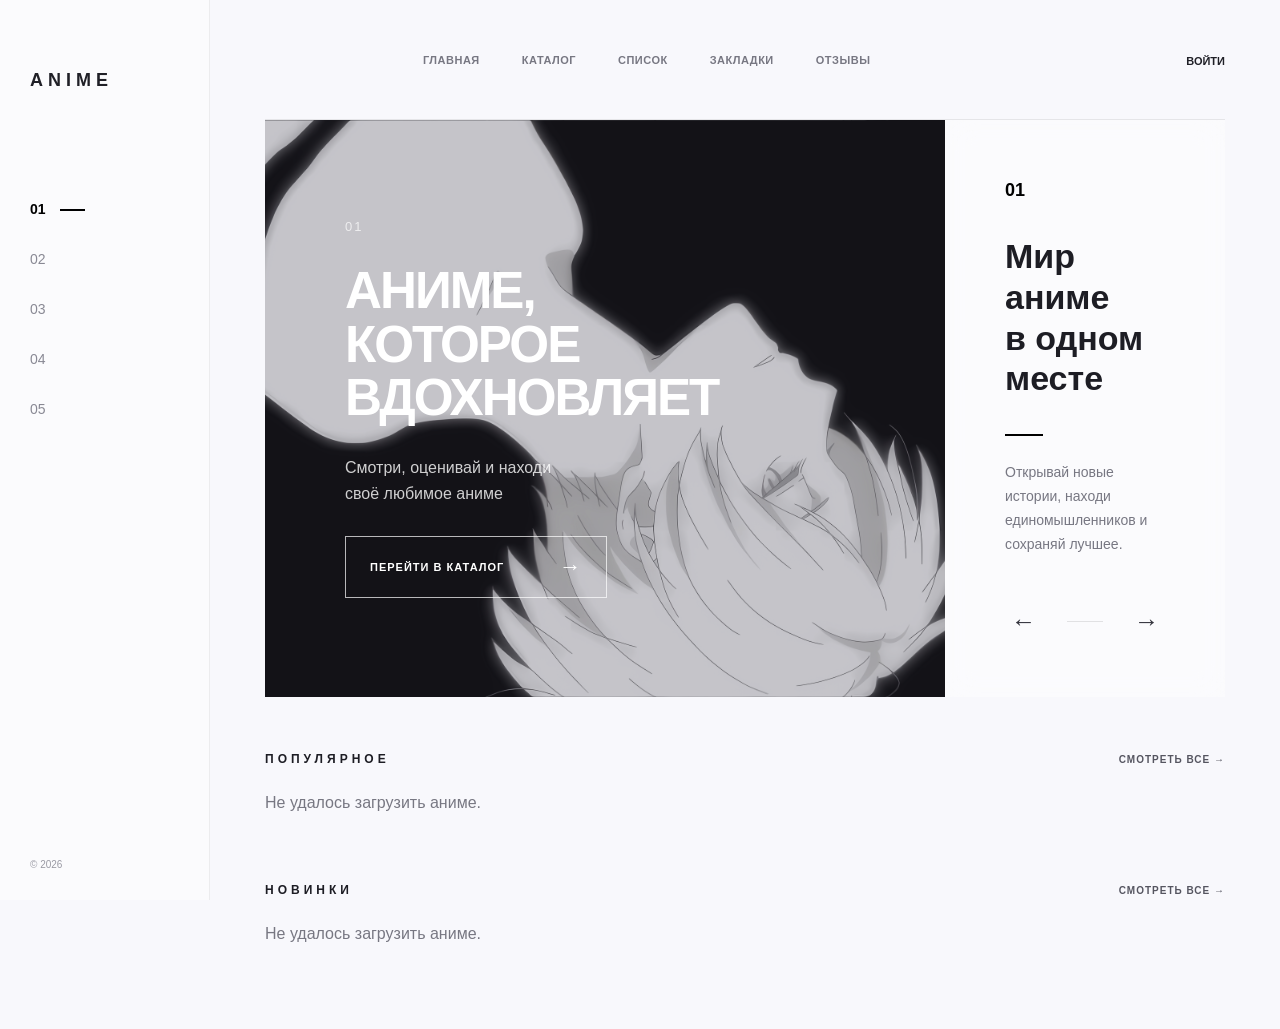
==== commit d2a73066: "update header styles" ====
--- a/frontend/pages/index.html
+++ b/frontend/pages/index.html
@@ -44,7 +44,7 @@
                 href="index.html"
                 class="logo"
             >
-                ANIMEHUB
+                ANIME
             </a>
 
             <nav class="sidebar-nav">
